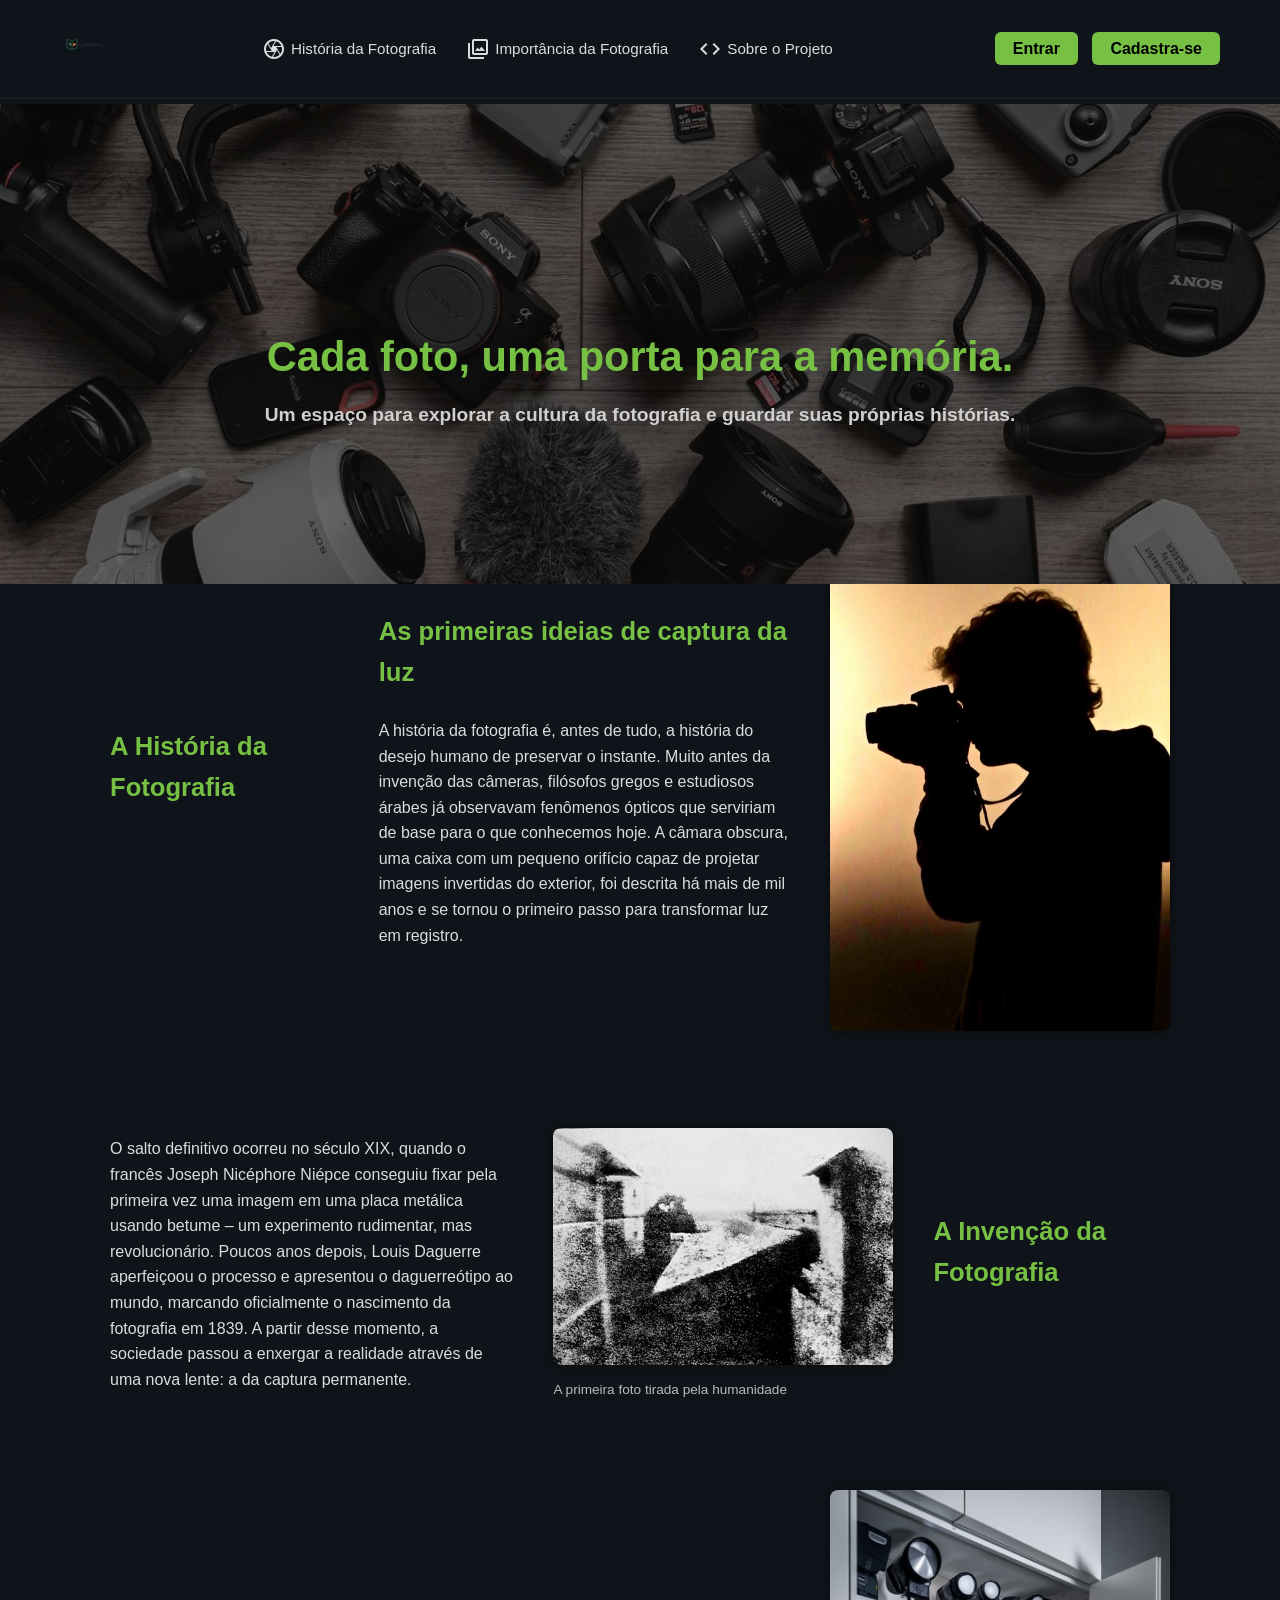
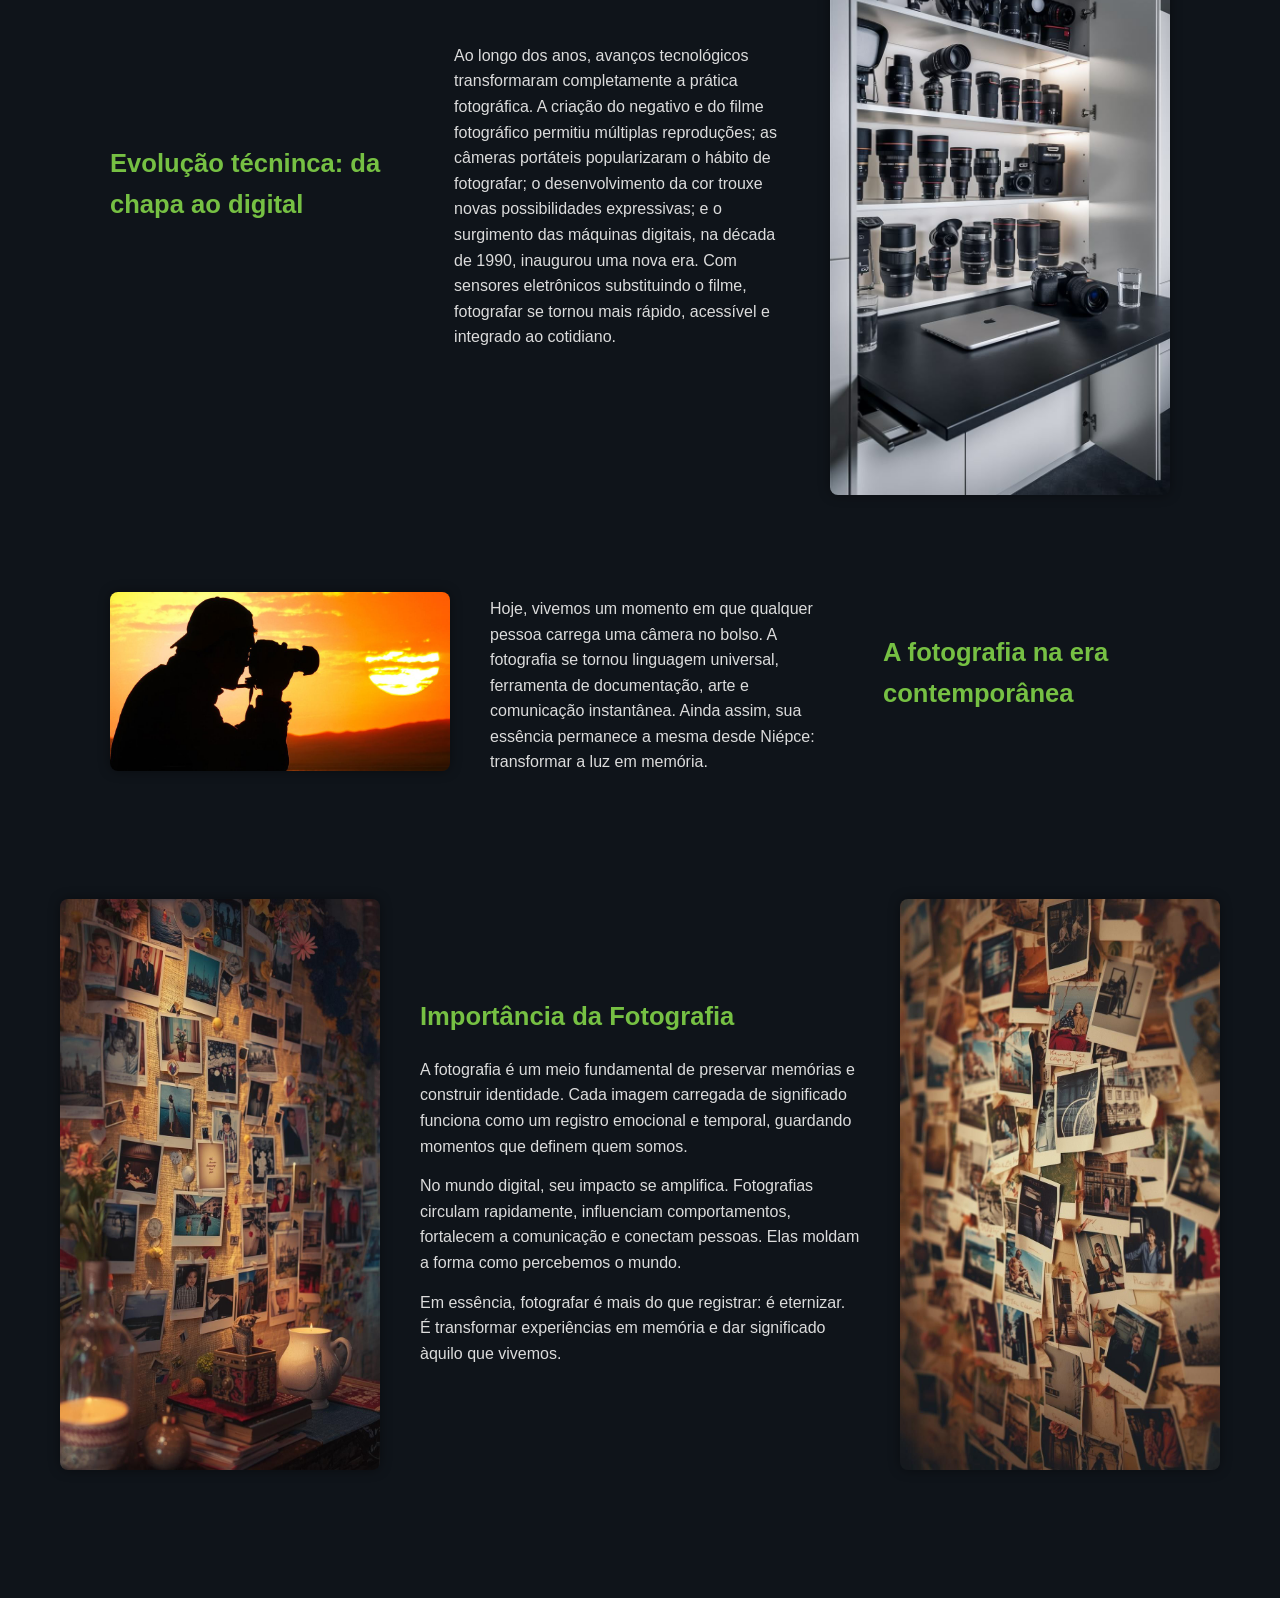
==== Site/public/index.html @ 5eb3b668 "Implementando API WEB DATA VIZ" ====
<!DOCTYPE html>
<html lang="en">

<head>
    <meta charset="UTF-8">
    <meta name="viewport" content="width=device-width, initial-scale=1.0">
    <link href="https://fonts.googleapis.com/icon?family=Material+Symbols+Outlined" rel="stylesheet" />
    <title>Lembre.me</title>
    <link rel="stylesheet" href="./src/style/style.css">
</head>

<body>
    <header> <!-- Header é um elemento semantico, tem seus proprios comportamentos-->
        <div class="header-logo">
            <a href="index.html"><img src="./src/img/logo2.png" class="titulo"></a>
        </div>
        <nav> <!-- Nav também-->
            <ul>
                <li class="listagem">
                    <a href="#historia"><span class="material-symbols-outlined">
                            <!-- essa classe referencia o css que adiciona um comportamento para os icones, ou sobre a cor ou sobre o preenchimento-->
                            Camera <!-- aqui vão o nome dos Icones do google-->
                        </span>História da Fotografia</a>
                </li>
                <li>
                    <a href="#importancia"><span class="material-symbols-outlined">
                            Photo_Library
                        </span>Importância da Fotografia</a>
                </li>
                <li>
                    <a href="#----"><span class="material-symbols-outlined">
                            Code
                        </span>Sobre o Projeto</a>
                </li>
            </ul>
        </nav>
        <div class="header-botao">
            <a href="login.html">Entrar</a>
            <a href="cadastro.html">Cadastra-se</a>
        </div>
    </header>

    <main id="inicio">
    <div class="main-img">
        <img src="./src/img/cameras.jpg">
        <div class="shadowbox"></div>
    </div>

    <div class="main-titulo">
        <h1>Cada foto, uma porta para a memória.</h1>
        <h2>
            Um espaço para explorar a cultura da fotografia e guardar suas próprias histórias.
        </h2>
    </div>

    <div class="historia-fotografia-1" id="historia">
        <h3>A História da Fotografia</h3>
        <div class="conteudo">
            <h3>As primeiras ideias de captura da luz</h3>
            <p> A história da fotografia é, antes de tudo, a história do desejo humano de preservar o instante. Muito
                antes da invenção das câmeras, filósofos gregos e estudiosos árabes já observavam fenômenos ópticos que
                serviriam de base para o que conhecemos hoje. A câmara obscura, uma caixa com um pequeno orifício capaz
                de projetar imagens invertidas do exterior, foi descrita há mais de mil anos e se tornou o primeiro
                passo para transformar luz em registro. </p>
        </div>
        <div class="conteudo-img">
            <img src="./src/img/sombraFotografo.jpg" alt="imagem-fotografo-sombras">
        </div>
    </div>

    <div class="historia-fotografia-2">
        <h3>A Invenção da Fotografia</h3>
        <div class="conteudo-img2">
            <img src="./src/img/View_from_the_Window_at_Le_Gras,_Joseph_Nicéphore_Niépce.jpg" alt="primeira-foto">
            <p>A primeira foto tirada pela humanidade</p>
        </div>

        <div class="conteudo">
            <p>
                O salto definitivo ocorreu no século XIX, quando o francês Joseph Nicéphore Niépce conseguiu fixar pela
                primeira vez uma imagem em uma placa metálica usando betume – um experimento rudimentar, mas
                revolucionário. Poucos anos depois, Louis Daguerre aperfeiçoou o processo e apresentou o daguerreótipo
                ao mundo, marcando oficialmente o nascimento da fotografia em 1839. A partir desse momento, a sociedade
                passou a enxergar a realidade através de uma nova lente: a da captura permanente.
            </p>
        </div>
    </div>

    <div class="historia-fotografia-3">
        <h3>Evolução técninca: da chapa ao digital</h3>
        <div class="conteudo">
            <p>
                Ao longo dos anos, avanços tecnológicos transformaram completamente a prática fotográfica. A criação do
                negativo e do filme fotográfico permitiu múltiplas reproduções; as câmeras portáteis popularizaram o
                hábito
                de fotografar; o desenvolvimento da cor trouxe novas possibilidades expressivas; e o surgimento das
                máquinas
                digitais, na década de 1990, inaugurou uma nova era. Com sensores eletrônicos substituindo o filme,
                fotografar se tornou mais rápido, acessível e integrado ao cotidiano.
            </p>
        </div>
        <div class="conteudo-img3">
            <img src="./src/img/lentes.jpg" alt="imagens-lentes">
        </div>

    </div>
    <div class="historia-fotografia-4">
        <h3>A fotografia na era contemporânea </h3>
        <div class="conteudo">
            <p>
                Hoje, vivemos um momento em que qualquer pessoa carrega uma câmera no bolso. A fotografia se tornou
                linguagem universal, ferramenta de documentação, arte e comunicação instantânea. Ainda assim, sua
                essência permanece a mesma desde Niépce: transformar a luz em memória.
            </p>
        </div>
        <div class="conteudo-img3">
            <img src="./src/img/sombraFotografo2.jpg" alt="fotografo-sombra">
        </div>
    </div>

    <div class="iportancia-da-fotografia" id="importancia">
        <div class="img-left">
            <img src="./src/img/fotos2.jpg" alt="fotos">
        </div>

        <div class="conteudo-importancia">
            <h3>Importância da Fotografia</h3>
            <p>A fotografia é um meio fundamental de preservar memórias e construir identidade. Cada imagem carregada de
                significado funciona como um registro emocional e temporal, guardando momentos que definem quem somos.</p>

            <p>No mundo digital, seu impacto se amplifica. Fotografias circulam rapidamente, influenciam
                comportamentos, fortalecem a comunicação e conectam pessoas. Elas moldam a forma como percebemos o
                mundo.</p>

            <p>Em essência, fotografar é mais do que registrar: é eternizar. É transformar experiências em memória e
                dar significado àquilo que vivemos.</p>
                
        </div>

        <div class="img-right">
            <img src="./src/img/fotos1.jpg" alt="fotos">
        </div>

    </div>

</main>
</body>


</html>
---- Site/public/src/style/style.css ----
/*        RESET          */

* {
    margin: 0;
    padding: 0;
    box-sizing: border-box;
    font-family: "Inter", sans-serif;
    scroll-behavior: smooth;
}

body {
    background-color: #0f141a;
    color: #E4E4E4;
    line-height: 1.6;
}

/*        HEADER         */

header {
    width: 100%;
    padding: 20px 60px;
    background-color: #0f141a;
    display: flex;
    justify-content: space-between;
    align-items: center;
    top: 0;
    left: 0;
    z-index: 1000;
    border-bottom: 1px solid rgba(255,255,255,0.06);
}

.header-logo img {
    height: 50px;
}

/* NAV */

nav ul {
    display: flex;
    list-style: none;
    gap: 30px;
}

nav a {
    text-decoration: none;
    color: #dcdcdc;
    display: flex;
    align-items: center;
    gap: 5px;
    font-size: 0.95rem;
    transition: 0.3s ease;
}

nav a:hover {
    color: #76C043;
}

/* BOTÕES DO HEADER */

.header-botao a {
    text-decoration: none;
    padding: 8px 18px;
    border-radius: 6px;
    background-color: #76C043;
    color: #000;
    font-weight: 600;
    margin-left: 10px;
    transition: 0.3s ease;
}

.header-botao a:hover {
    background-color: #5A9A35;
}

/*        Seção Principal           */

.main-img {
    width: 100%;
    height: 480px;
    position: relative;
    margin-top: 5px;
}

.main-img img {
    width: 100%;
    height: 100%;
    object-fit: cover;
}

.shadowbox {
    position: absolute;
    width: 100%;
    height: 100%;
    background: rgba(10, 10, 10, 0.55);
    top: 0;
}

/* TÍTULOS PRINCIPAIS */

.main-titulo {
    text-align: center;
    margin-top: -260px;
    position: relative;
    z-index: 10;
    padding: 0 20px;
}

.main-titulo h1 {
    font-size: 2.6rem;
    color: #76C043;
    font-weight: 700;
}

.main-titulo h2 {
    font-size: 1.2rem;
    margin-top: 10px;
    color: #d0d0d0;
}


/*   SESSÕES HISTÓRIA    */

main section,
.historia-fotografia-1,
.historia-fotografia-2,
.historia-fotografia-3,
.historia-fotografia-4 {
    width: 100%;
    max-width: 1100px;
    margin: 90px auto;
    padding: 0 20px;
}

/* TITULOS */

main h3 {
    color: #76C043;
    font-size: 1.6rem;
    margin-bottom: 25px;
}

/* BLOCO DE TEXTO E IMAGEM */

.historia-fotografia-1,
.historia-fotografia-2,
.historia-fotografia-3,
.historia-fotografia-4 {
    display: flex;
    justify-content: space-between;
    align-items: center;
    gap: 40px;
}

/* PARÁGRAFOS */
.conteudo p {
    font-size: 1rem;
    color: #dcdcdc;
    max-width: 520px;
}

/* IMAGENS */

.conteudo-img img,
.conteudo-img2 img,
.conteudo-img3 img {
    width: 340px;
    height: auto;
    border-radius: 8px;
    box-shadow: 0px 0px 12px rgba(0,0,0,0.4);
}

.conteudo-img2 p {
    font-size: 0.85rem;
    margin-top: 6px;
    opacity: 0.8;
}

/* ALTERNAR LADOS (EFEITO ZIG-ZAG) */

.historia-fotografia-2,
.historia-fotografia-4 {
    flex-direction: row-reverse;
}

/*      Iportância       */


.iportancia-da-fotografia {
    width: 100%;
    max-width: 1200px;
    margin: 120px auto;
    display: flex;
    justify-content: space-between;
    align-items: center;
    gap: 40px;
    padding: 0 20px;
}

/* IMAGENS LATERAIS */
.iportancia-da-fotografia .img-left img,
.iportancia-da-fotografia .img-right img {
    width: 320px;
    height: auto;
    border-radius: 8px;
    box-shadow: 0px 0px 12px rgba(0,0,0,0.4);
}

/* BLOCO DE TEXTO CENTRAL */
.conteudo-importancia {
    max-width: 520px;
}

.conteudo-importancia h3 {
    color: #76C043;
    font-size: 1.6rem;
    margin-bottom: 20px;
}

.conteudo-importancia p {
    color: #dcdcdc;
    margin-bottom: 14px;
    line-height: 1.6;
    font-size: 1rem;
}

/*     PÁGINA LOGIN      */

.login-container {
    margin-top: 20px;
    width: 100%;
    display: flex;
    justify-content: space-between;
    align-items: stretch;
    min-height: 80vh;
    padding: 0 60px;
}

/* BOX DO FORMULÁRIO */
.login-box {
    width: 45%;
    display: flex;
    flex-direction: column;
    justify-content: center;
}

.login-logo {
    color: #E38B27;
    font-size: 1.8rem;
    margin-bottom: 15px;
}

.login-titulo {
    color: #fff;
    font-size: 2rem;
    margin-bottom: 8px;
}

.login-sub {
    color: #bfbfbf;
    margin-bottom: 30px;
}

/* GRUPO DOS INPUTS */
.formulario {
    display: flex;
    flex-direction: column;
    gap: 12px;
    width: 90%;
}

.formulario label {
    font-size: 0.9rem;
    color: #dcdcdc;
}

.input-group {
    position: relative;
}

.input-group input {
    width: 100%;
    padding: 15px 45px 15px 15px;
    background-color: #151b23;
    border: 1px solid #2a2f36;
    border-radius: 8px;
    color: #fff;
    font-size: 0.95rem;
}

.input-group input:focus {
    outline: none;
    border-color: #76C043;
}

.input-group span {
    position: absolute;
    right: 12px;
    top: 50%;
    transform: translateY(-50%);
    color: #9c9c9c;
    font-size: 1.2rem;
}

/* BOTÃO */
.btn-cadastrar {
    width: 100%;
    margin-top: 15px;
    padding: 14px;
    background-color: #76C043;
    border: none;
    border-radius: 8px;
    font-weight: 700;
    color: #000;
    font-size: 1rem;
    cursor: pointer;
    transition: 0.3s ease;
}

.btn-cadastrar:hover {
    background-color: #5a9a35;
}

/* TEXTO DO LOGIN */
.login-link {
    margin-top: 18px;
    color: #bfbfbf;
    font-size: 0.9rem;
}

.login-link a {
    color: #E38B27;
    text-decoration: none;
    font-weight: 600;
}

/* IMAGEM À DIREITA */
.login-img {
    width: 50%;
}

.login-img img {
    width: 90%;
    height: 90%;
    object-fit: cover;
    border-radius: 12px;
    align-items: center;
}
.btn-entrar {
    width: 100%;
    margin-top: 15px;
    padding: 14px;
    background-color: #76C043;
    border: none;
    border-radius: 8px;
    font-weight: 700;
    color: #000;
    font-size: 1rem;
    cursor: pointer;
    transition: 0.3s ease;
}

.recuperar-senha a{
  color: #bfbfbf;
  text-decoration: none;
}

.recuperar-senha :hover{
  color: #E38B27;
}

/* ---- TÍTULO  MAIN ---- */
.titulo-main {
    padding: 10px 0;
    border-bottom: 1px solid rgba(255,255,255,0.06);
}

.titulo-main h1 {
    margin-left: 20%;
    font-size: 2.1rem;
    
}

/* ---- ÁLBUNS ---- */

.albuns {
    margin-top: 30px;
    padding: 0 20px;

    display: grid;
    grid-template-columns: repeat(4, 1fr); /* sempre 4 por linha */
    gap: 25px;
}


.album-item {
    text-align: center;
}

.album-item img {
    width: 100%;
    max-width: 200px;
    margin: 0 auto;
}

/* ---- PESSOAS IMPORTANTES ---- */

.pessoas-importantes {
    margin-top: 50px;
    padding: 0 20px;
}

.pessoas-importantes h2 {
    margin-bottom: 20px;
}

.pessoas-grid {
    justify-content: center;
    display: flex;
    gap: 30px;
}

.pessoa {
    text-align: center;
}

.pessoa img {
    width: 90px;
    height: 90px;
    border-radius: 50%;
    object-fit: cover;
}

.perfil img {
    width: 50px;
    height: 50px;
    border-radius: 50%;
    object-fit: cover;
}

.saudacao {
    color: #76C043;
    padding-top: 15px;
    padding-left: 100px;
}

/* ===== DASHBOARD ===== */


/* KPIS */
.kpis{
    display: flex;
    gap: 20px;
    justify-content:center;
    padding: 10px;
}

.kpi{
    background-color: #192431;
    padding: 20px;
    width: 210px;
    height: 110px;
    border-radius: 14px;
    display: flex;
    flex-direction: column;
    align-items: center;
    justify-content:center;
    gap: 5px;
    transition: .25s;
}

.kpi:hover{
    transform: translateY(-6px);
    filter: brightness(1.2);
}

.kpi span{
    font-size: 32px;
    color:#E38B27;
}

.kpi strong{
    color: #76C043;
    font-size: 15px;
}

.kpi p{
    color: white;
    font-size: 14px;
    margin-top: 4px;
}



/* GRAFICOS */
.graficos{
    width: 100%;
    margin-top: 60px;
    display: flex;
    justify-content: center;
    gap: 40px;
    flex-wrap: wrap;
}


.grafico{
    background: #192431;
    width: 450px;
    height: 350px;
    padding: 20px;
    border-radius: 14px;
    display:flex;
    flex-direction: column;
}


.grafico h3{
    font-size: 18px;
    color:#76C043;
    margin-bottom: 8px;
}

.grafico canvas{
    width: 100% !important;
    height: 100% !important;
}
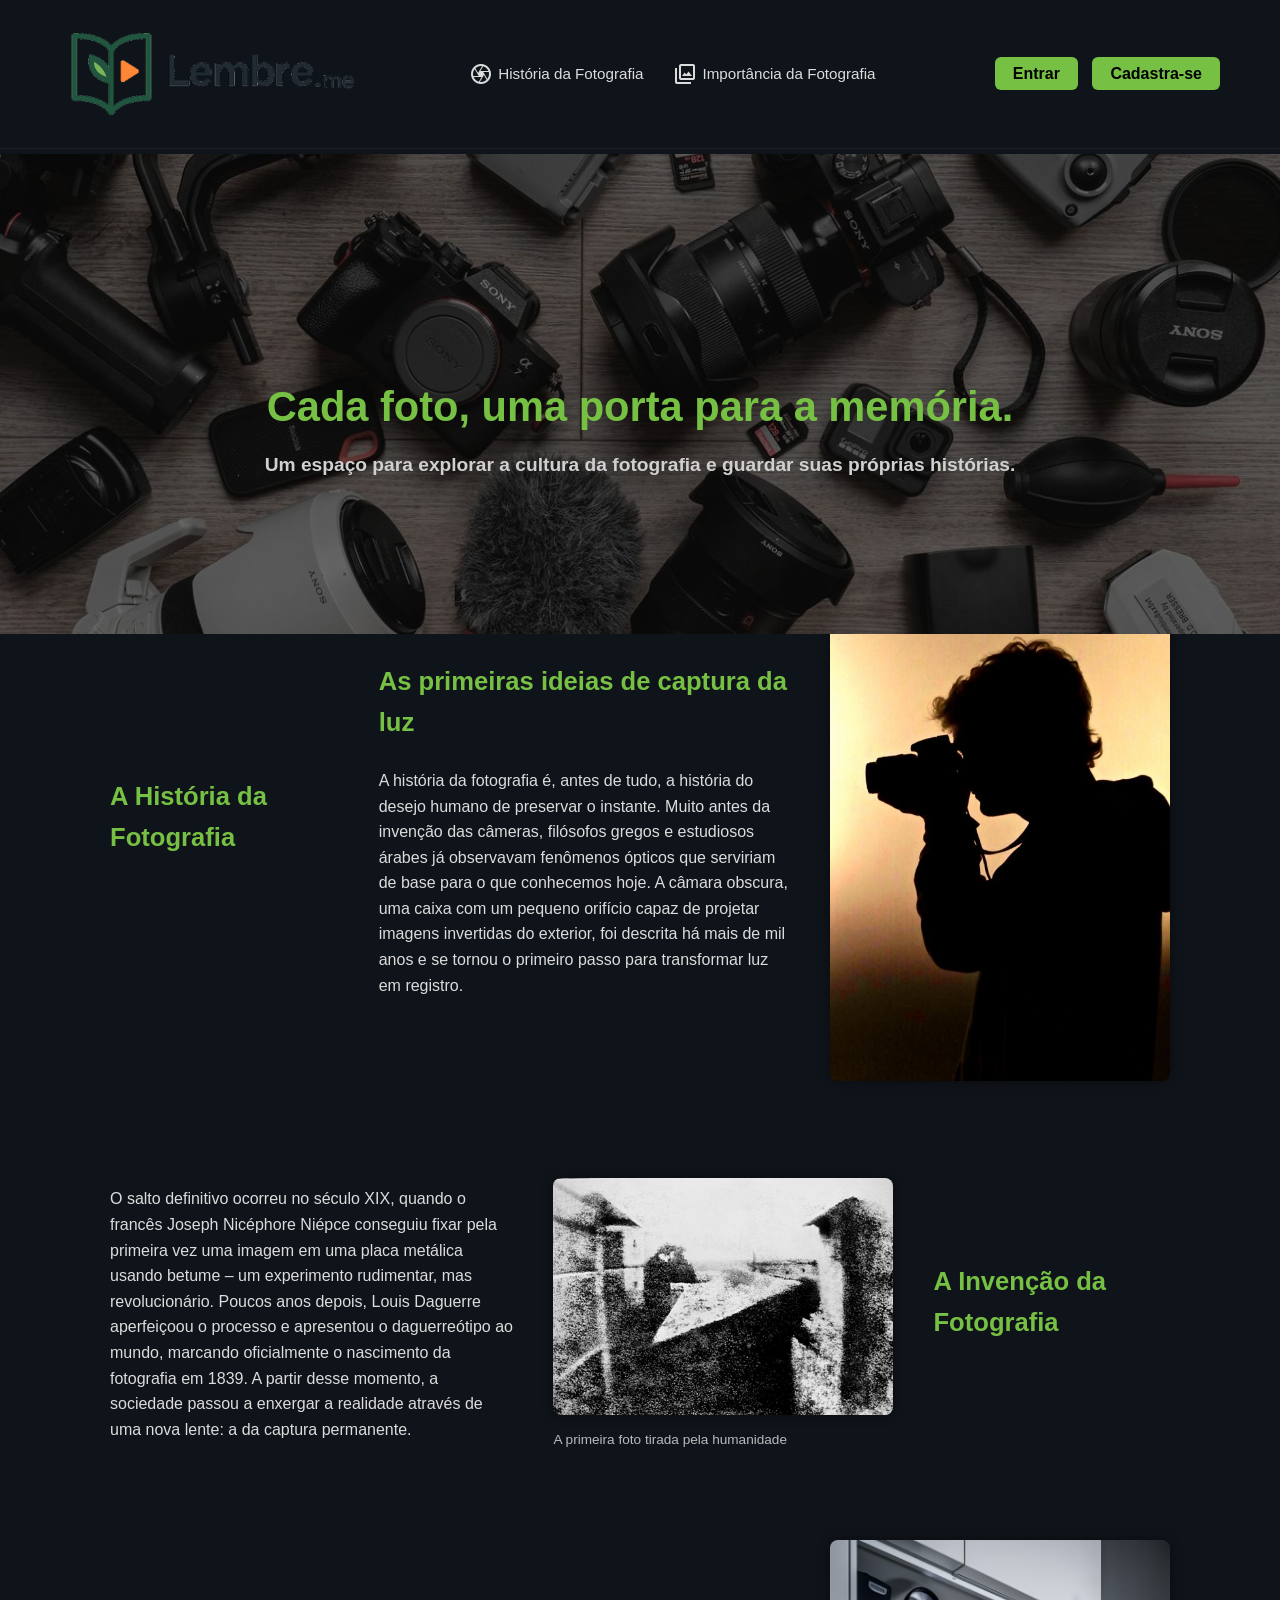
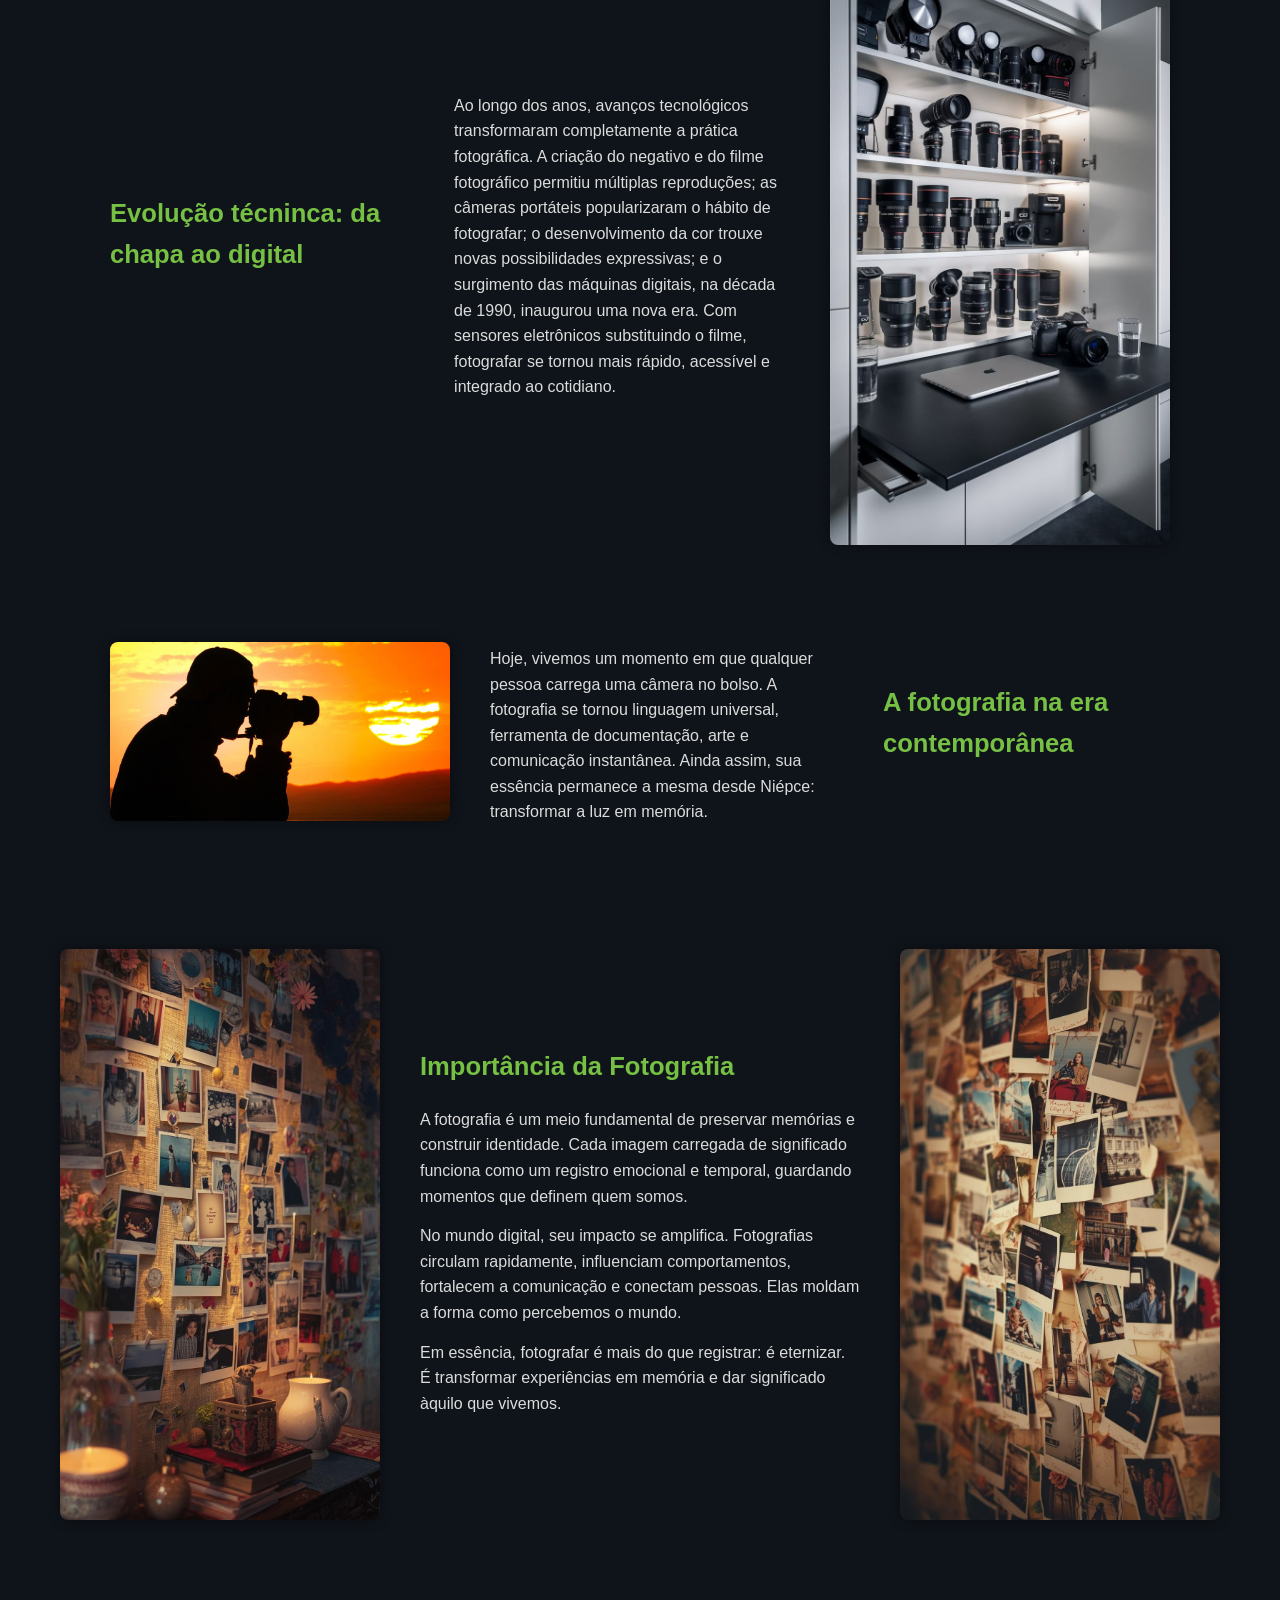
==== commit df9f8839: "Fiz muita coisa, praticamente deixei o site funcional e fiz toda a implementação da parte das fotos " ====
--- a/Site/public/index.html
+++ b/Site/public/index.html
@@ -26,11 +26,6 @@
                     <a href="#importancia"><span class="material-symbols-outlined">
                             Photo_Library
                         </span>Importância da Fotografia</a>
-                </li>
-                <li>
-                    <a href="#----"><span class="material-symbols-outlined">
-                            Code
-                        </span>Sobre o Projeto</a>
                 </li>
             </ul>
         </nav>
@@ -146,5 +141,4 @@
 </main>
 </body>
 
-
 </html>
--- a/Site/public/src/style/style.css
+++ b/Site/public/src/style/style.css
@@ -31,7 +31,7 @@
 }
 
 .header-logo img {
-    height: 50px;
+    height: 100px;
 }
 
 /* NAV */
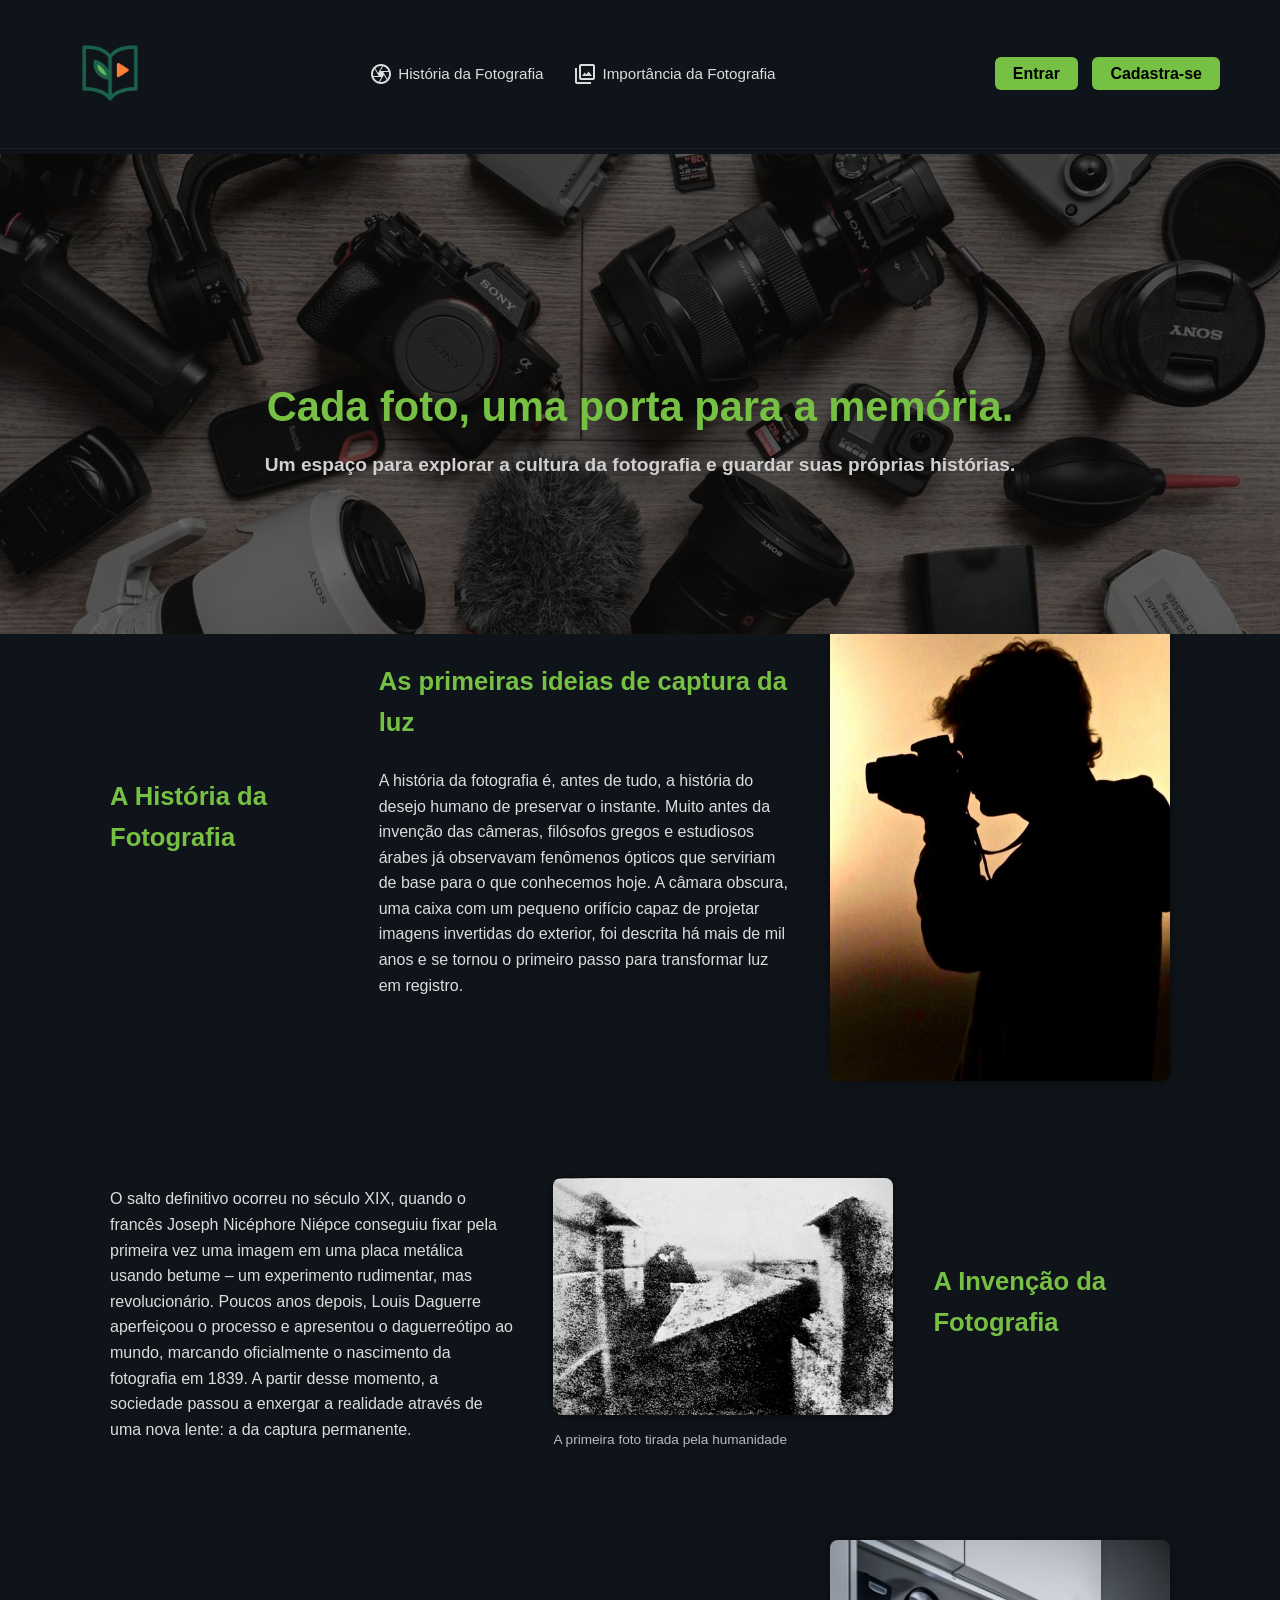
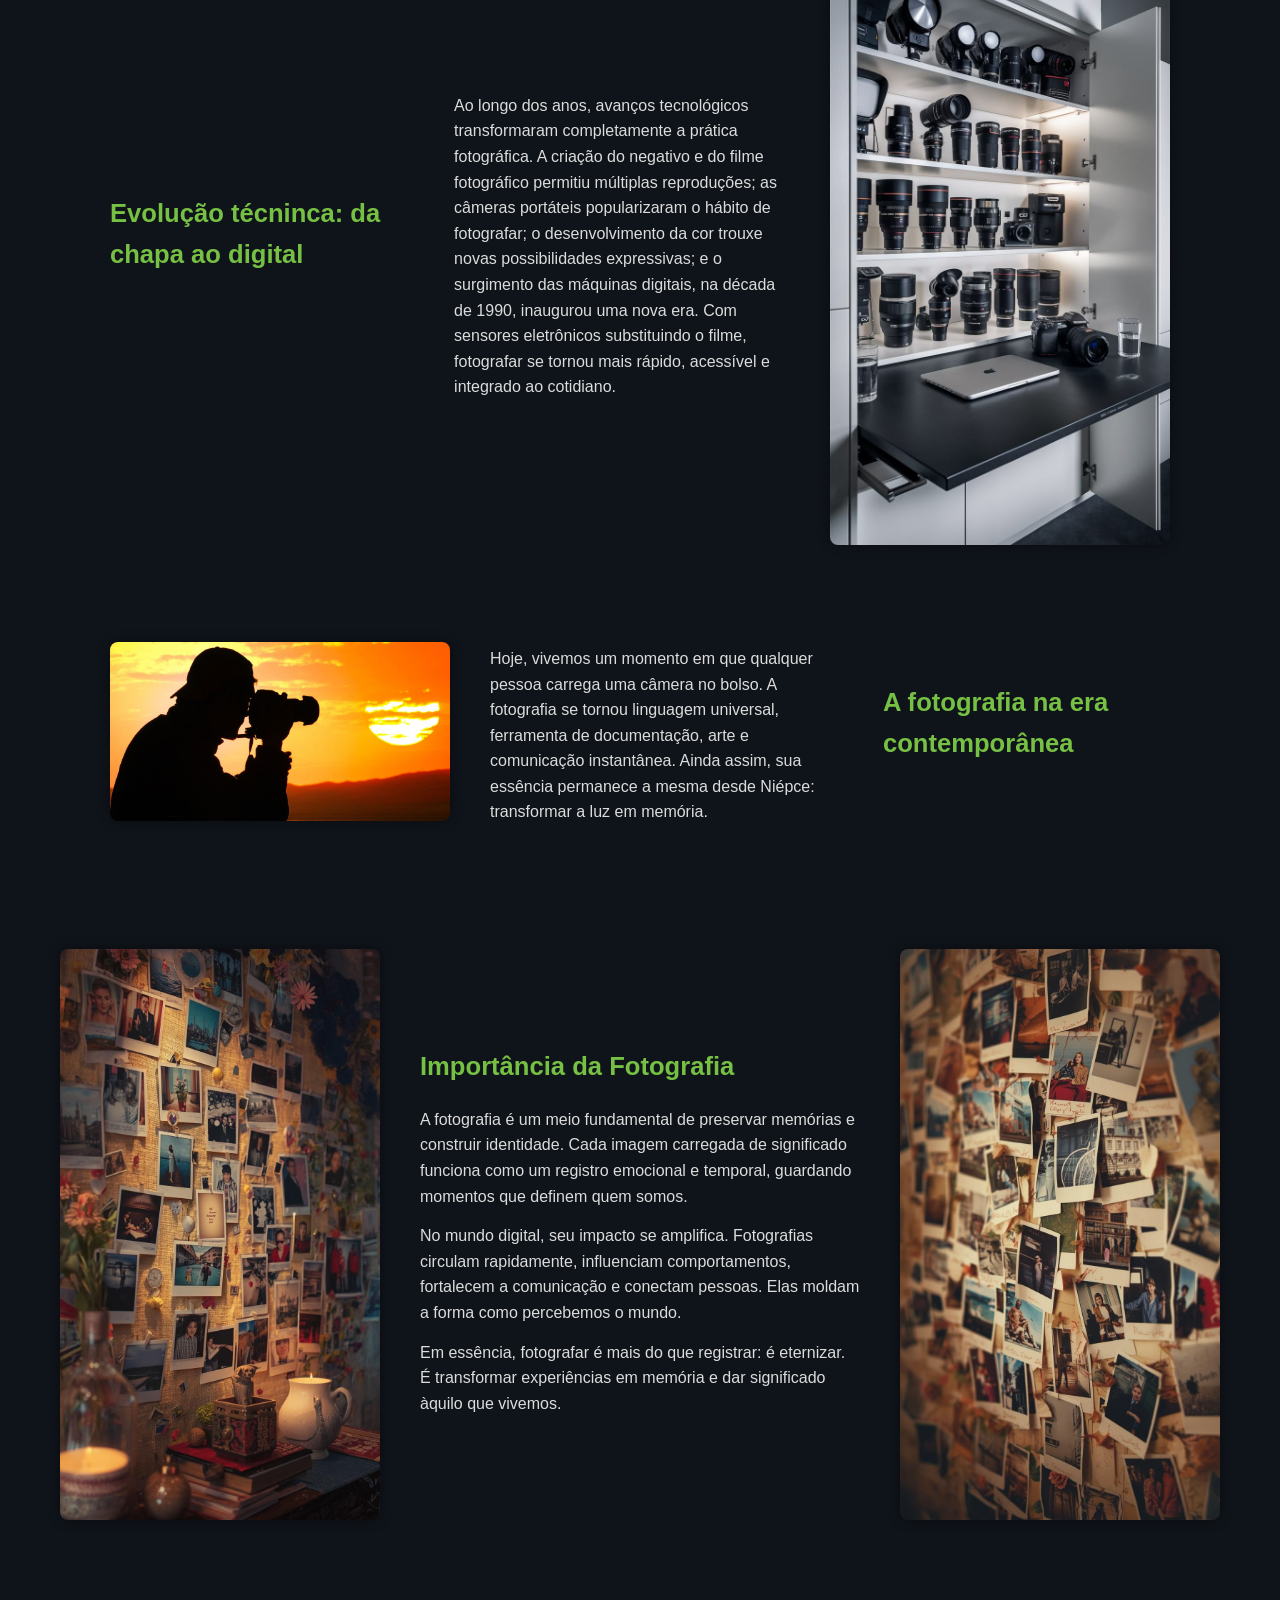
==== commit f60a0e90: "Mudanças no header implementadas, adicionando pessoas importantes" ====
--- a/Site/public/index.html
+++ b/Site/public/index.html
@@ -12,7 +12,7 @@
 <body>
     <header> <!-- Header é um elemento semantico, tem seus proprios comportamentos-->
         <div class="header-logo">
-            <a href="index.html"><img src="./src/img/logo2.png" class="titulo"></a>
+            <a href="index.html"><img src="./src/img/logo.png" class="titulo"></a>
         </div>
         <nav> <!-- Nav também-->
             <ul>
--- a/Site/public/src/style/style.css
+++ b/Site/public/src/style/style.css
@@ -404,7 +404,6 @@
 }
 
 /* ---- PESSOAS IMPORTANTES ---- */
-
 .pessoas-importantes {
     margin-top: 50px;
     padding: 0 20px;
@@ -415,37 +414,57 @@
 }
 
 .pessoas-grid {
-    justify-content: center;
-    display: flex;
-    gap: 30px;
+    display: grid;
+    grid-template-columns: repeat(auto-fill, minmax(180px, 1fr));
+    gap: 25px;
+    margin-top: 20px;
 }
 
 .pessoa {
     text-align: center;
+    padding: 10px;
 }
 
 .pessoa img {
-    width: 90px;
-    height: 90px;
+    width: 110px;
+    height: 110px;
     border-radius: 50%;
     object-fit: cover;
 }
 
-.perfil img {
-    width: 50px;
-    height: 50px;
-    border-radius: 50%;
-    object-fit: cover;
-}
+
+/* ---- Perfil LogOut ---- */
+
+.perfil {
+    display: flex;
+    align-items: center;
+    gap: 12px;
+    font-size: 18px;
+    font-weight: 600;
+}
+
+.logout-btn {
+    padding: 6px 14px;
+    background-color: #e63946;
+    border: none;
+    border-radius: 6px;
+    cursor: pointer;
+    color: white;
+    font-size: 16px;
+    transition: 0.2s ease;
+}
+
+.logout-btn:hover {
+    background-color: #c9232f;
+}
+
+/* ===== DASHBOARD ===== */
 
 .saudacao {
     color: #76C043;
     padding-top: 15px;
     padding-left: 100px;
 }
-
-/* ===== DASHBOARD ===== */
-
 
 /* KPIS */
 .kpis{
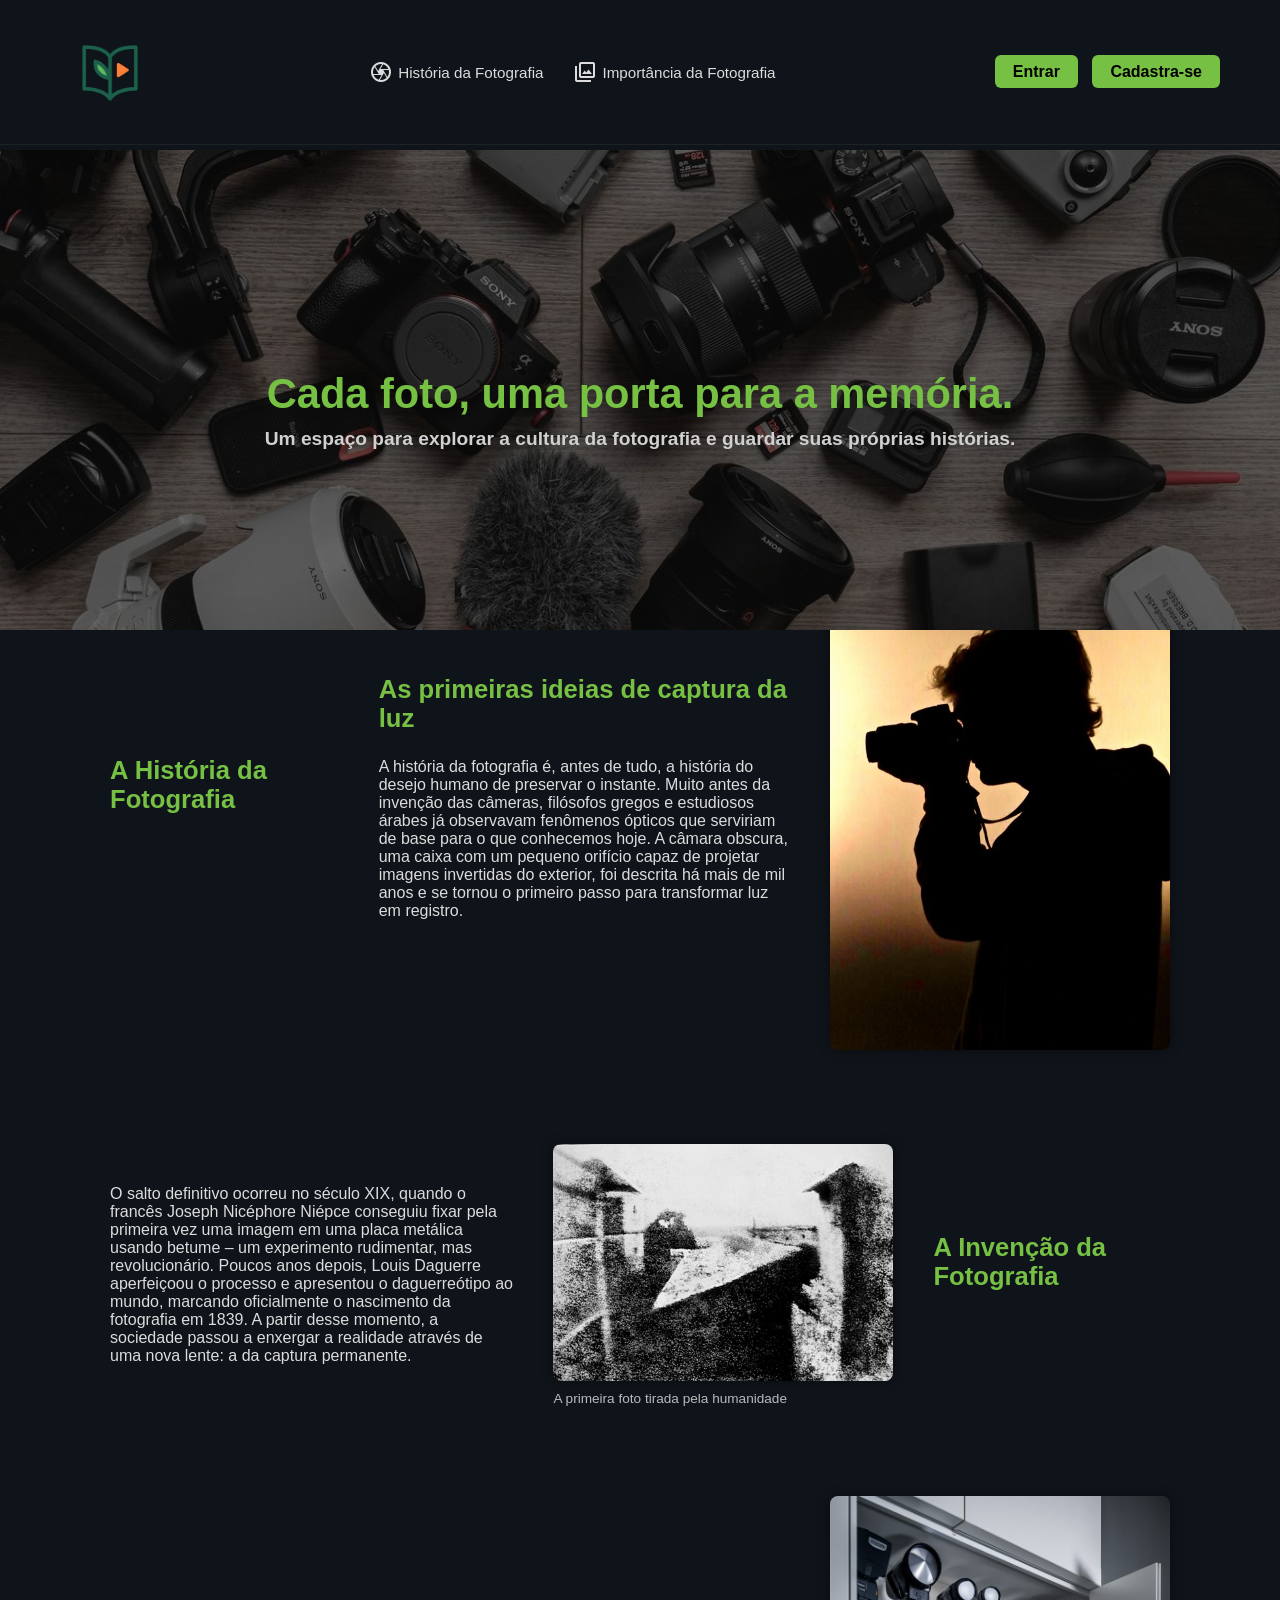
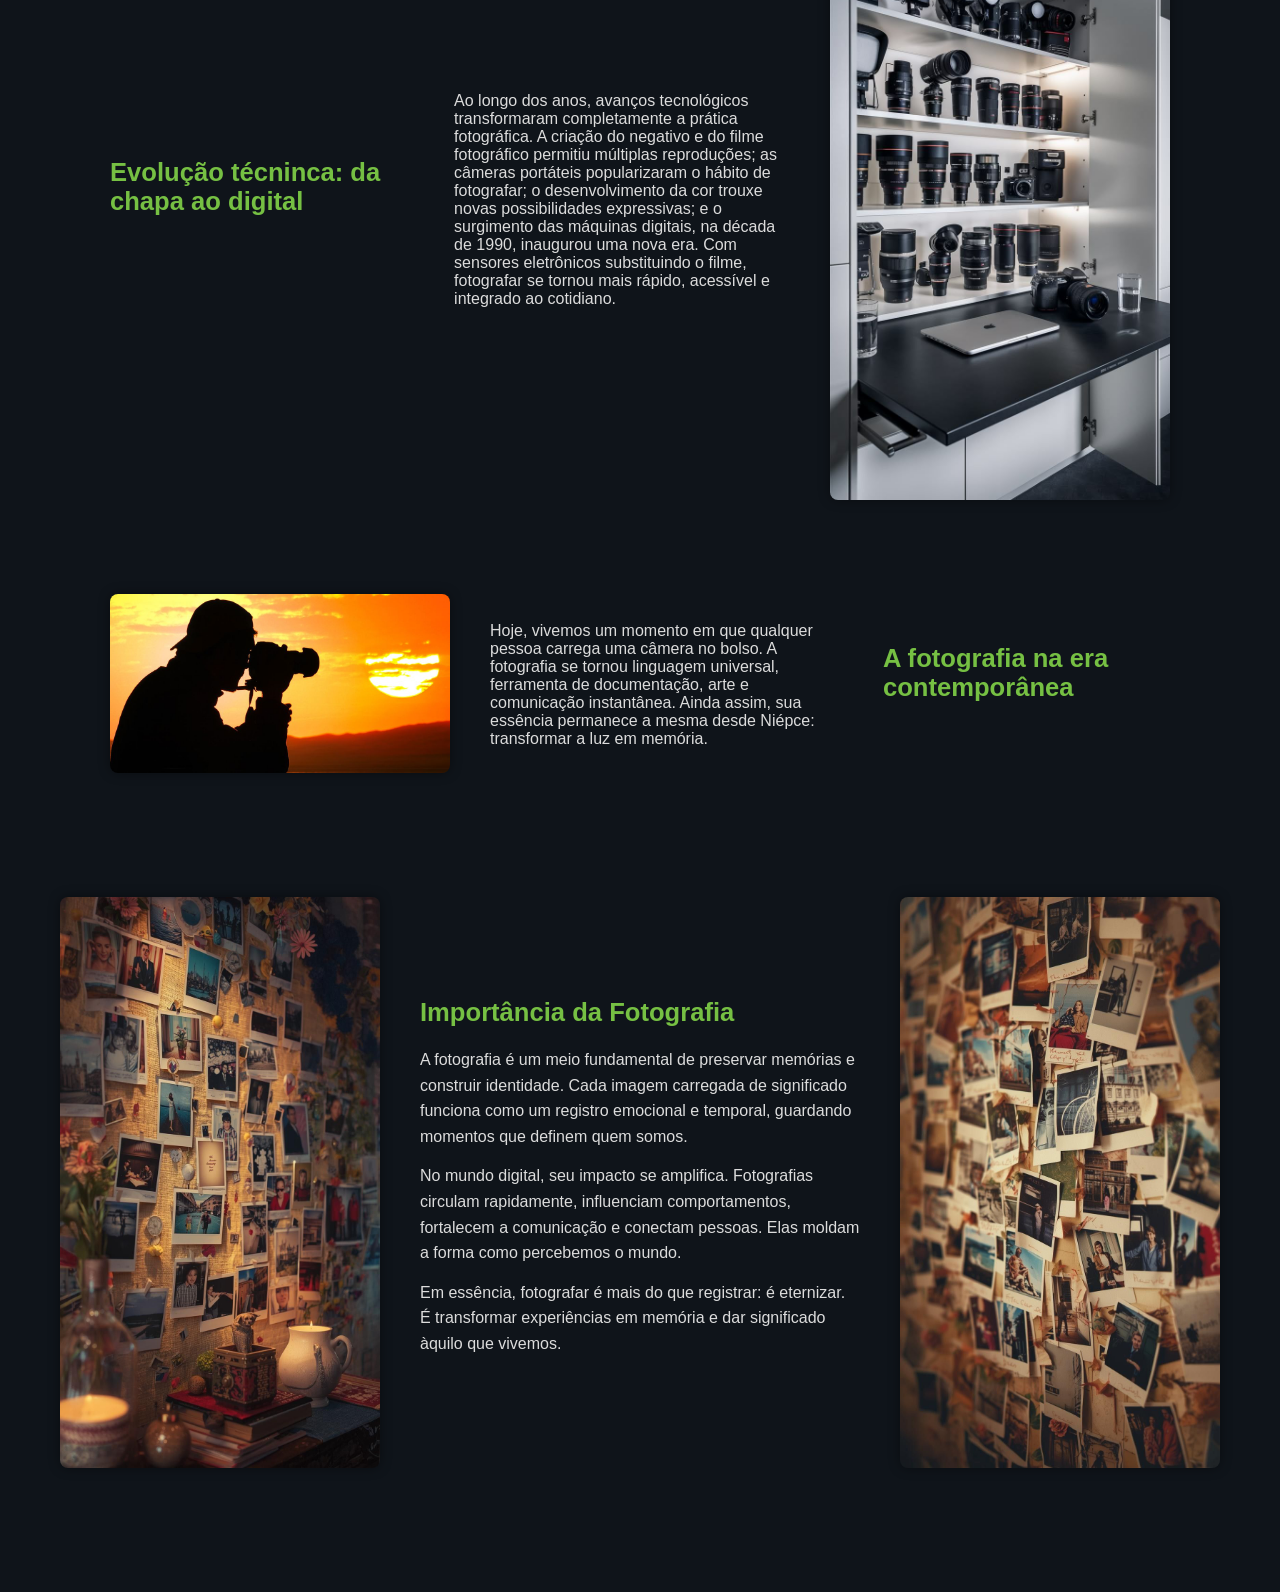
==== commit 8a3b88df: "subindo ultima versao modelo logico" ====
--- a/Site/public/index.html
+++ b/Site/public/index.html
@@ -10,16 +10,15 @@
 </head>
 
 <body>
-    <header> <!-- Header é um elemento semantico, tem seus proprios comportamentos-->
+    <header> 
         <div class="header-logo">
             <a href="index.html"><img src="./src/img/logo.png" class="titulo"></a>
         </div>
-        <nav> <!-- Nav também-->
+        <nav> 
             <ul>
                 <li class="listagem">
                     <a href="#historia"><span class="material-symbols-outlined">
-                            <!-- essa classe referencia o css que adiciona um comportamento para os icones, ou sobre a cor ou sobre o preenchimento-->
-                            Camera <!-- aqui vão o nome dos Icones do google-->
+                            Camera 
                         </span>História da Fotografia</a>
                 </li>
                 <li>
--- a/Site/public/src/style/style.css
+++ b/Site/public/src/style/style.css
@@ -12,7 +12,6 @@
 body {
     background-color: #0f141a;
     color: #E4E4E4;
-    line-height: 1.6;
 }
 
 /*        HEADER         */
@@ -24,8 +23,6 @@
     display: flex;
     justify-content: space-between;
     align-items: center;
-    top: 0;
-    left: 0;
     z-index: 1000;
     border-bottom: 1px solid rgba(255,255,255,0.06);
 }
@@ -73,7 +70,7 @@
     background-color: #5A9A35;
 }
 
-/*        Seção Principal           */
+/* Seção Principal */
 
 .main-img {
     width: 100%;
@@ -369,7 +366,7 @@
   color: #E38B27;
 }
 
-/* ---- TÍTULO  MAIN ---- */
+/* TÍTULO  MAIN  */
 .titulo-main {
     padding: 10px 0;
     border-bottom: 1px solid rgba(255,255,255,0.06);
@@ -381,7 +378,7 @@
     
 }
 
-/* ---- ÁLBUNS ---- */
+/*  ÁLBUNS  */
 
 .albuns {
     margin-top: 30px;
@@ -403,7 +400,7 @@
     margin: 0 auto;
 }
 
-/* ---- PESSOAS IMPORTANTES ---- */
+/*  PESSOAS IMPORTANTES  */
 .pessoas-importantes {
     margin-top: 50px;
     padding: 0 20px;
@@ -433,7 +430,7 @@
 }
 
 
-/* ---- Perfil LogOut ---- */
+/*  Perfil LogOut  */
 
 .perfil {
     display: flex;
@@ -458,7 +455,7 @@
     background-color: #c9232f;
 }
 
-/* ===== DASHBOARD ===== */
+/*  DASHBOARD  */
 
 .saudacao {
     color: #76C043;
